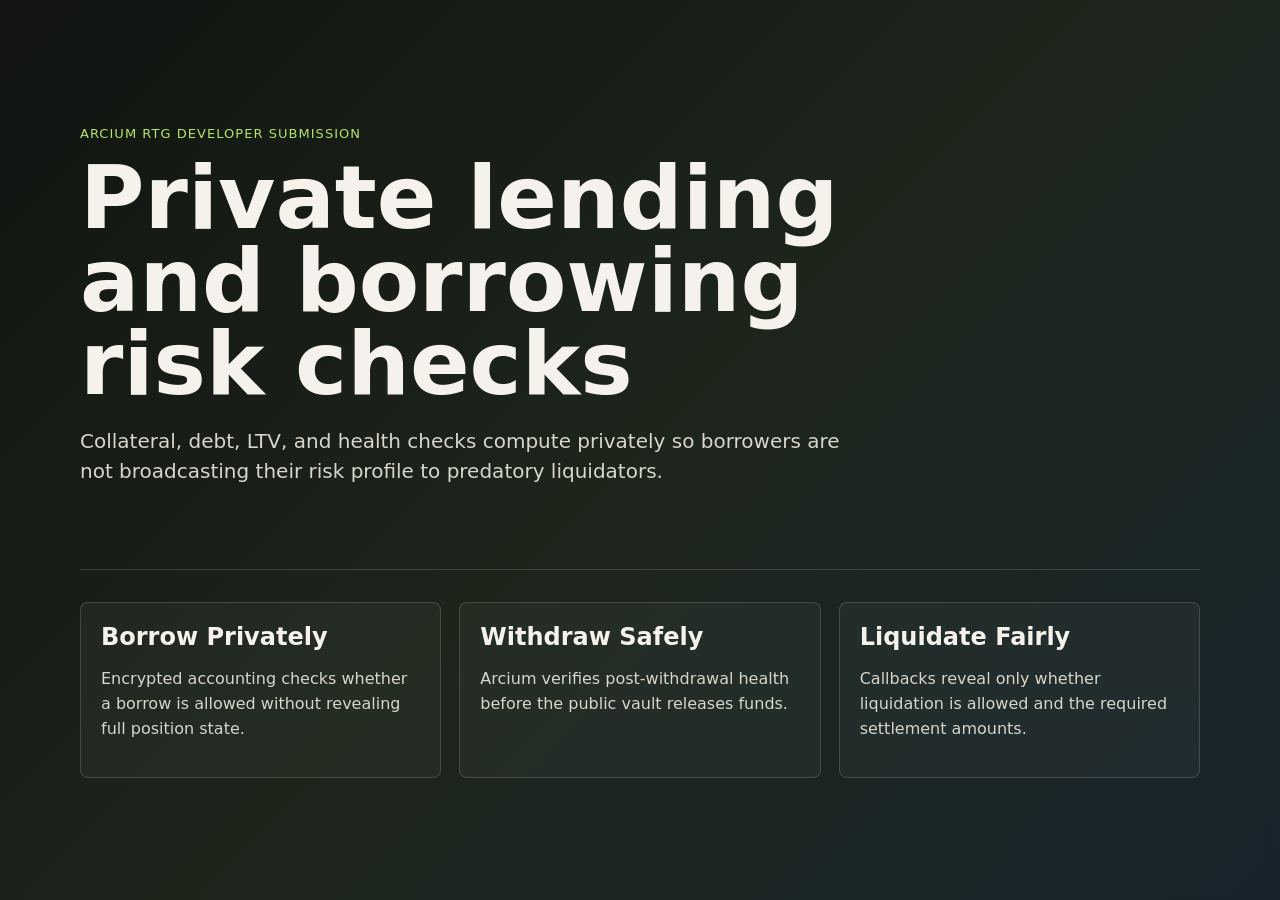
==== app/index.html @ 61d00d5e "Initial Arcium private lending RTG dapp" ====
<!doctype html>
<html lang="en">
  <head>
    <meta charset="utf-8" />
    <meta name="viewport" content="width=device-width, initial-scale=1" />
    <title>Arcium Private Lending</title>
    <link rel="stylesheet" href="./styles.css" />
  </head>
  <body>
    <main class="shell">
      <section class="hero">
        <p class="eyebrow">Arcium RTG Developer Submission</p>
        <h1>Private lending and borrowing risk checks</h1>
        <p class="lede">Collateral, debt, LTV, and health checks compute privately so borrowers are not broadcasting their risk profile to predatory liquidators.</p>
      </section>
      <section class="grid">
        <article><h2>Borrow Privately</h2><p>Encrypted accounting checks whether a borrow is allowed without revealing full position state.</p></article>
        <article><h2>Withdraw Safely</h2><p>Arcium verifies post-withdrawal health before the public vault releases funds.</p></article>
        <article><h2>Liquidate Fairly</h2><p>Callbacks reveal only whether liquidation is allowed and the required settlement amounts.</p></article>
      </section>
    </main>
  </body>
</html>
---- app/styles.css ----
:root { color-scheme: dark; font-family: Inter, ui-sans-serif, system-ui, sans-serif; background: #111411; color: #f4f2eb; }
* { box-sizing: border-box; }
body { margin: 0; min-height: 100vh; background: linear-gradient(135deg, #111411, #1d251b 50%, #17242c); }
.shell { width: min(1120px, calc(100% - 32px)); margin: 0 auto; padding: 48px 0; }
.hero { min-height: 58vh; display: grid; align-content: center; border-bottom: 1px solid rgba(244,242,235,.16); }
.eyebrow { color: #b4e36b; text-transform: uppercase; font-size: 13px; letter-spacing: .08em; }
h1 { max-width: 900px; margin: 0; font-size: clamp(44px, 8vw, 88px); line-height: .94; letter-spacing: 0; }
.lede { max-width: 760px; color: #d8d5ca; font-size: 20px; line-height: 1.5; }
.grid { display: grid; grid-template-columns: repeat(3, 1fr); gap: 18px; margin-top: 32px; }
article { border: 1px solid rgba(244,242,235,.16); background: rgba(255,255,255,.04); border-radius: 8px; padding: 20px; }
h2 { margin: 0 0 10px; }
p { color: #d8d5ca; line-height: 1.55; }
@media (max-width: 760px) { .grid { grid-template-columns: 1fr; } h1 { font-size: 46px; } }
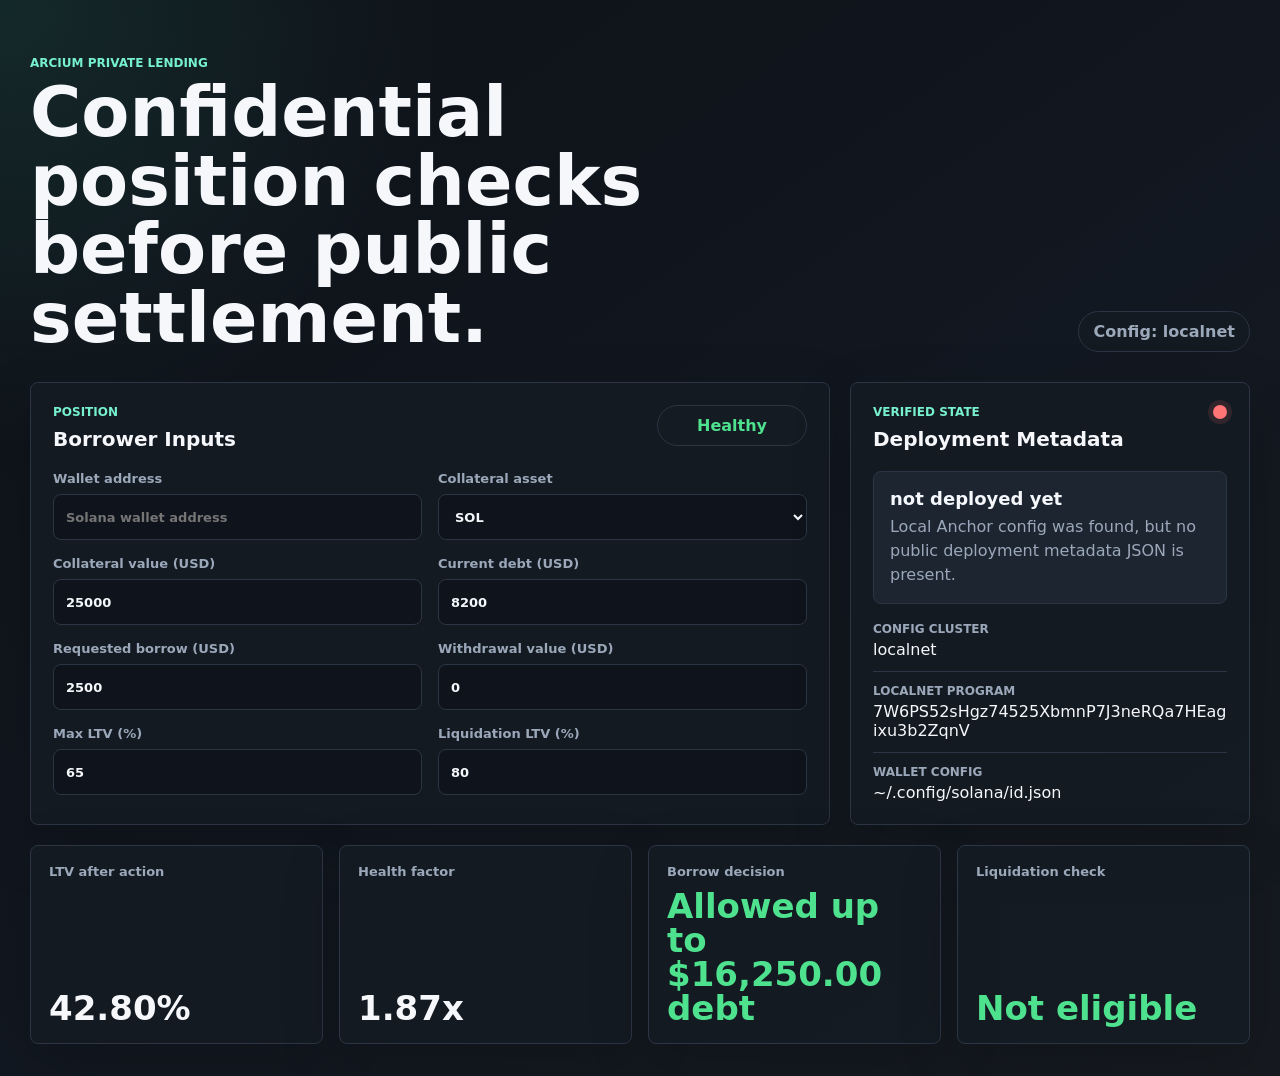
==== commit 47058b75: "Build interactive private lending UI" ====
--- a/app/index.html
+++ b/app/index.html
@@ -1,22 +1,180 @@
-<!doctype html>
+<!DOCTYPE html>
 <html lang="en">
   <head>
     <meta charset="utf-8" />
     <meta name="viewport" content="width=device-width, initial-scale=1" />
+    <meta
+      name="description"
+      content="Interactive confidential lending dashboard for Arcium private lending."
+    />
     <title>Arcium Private Lending</title>
-    <link rel="stylesheet" href="./styles.css" />
+    <link rel="icon" href="/app/favicon.svg" type="image/svg+xml" />
+    <link rel="stylesheet" href="/app/styles.css" />
+    <script src="/app/app.js" defer></script>
   </head>
   <body>
-    <main class="shell">
-      <section class="hero">
-        <p class="eyebrow">Arcium RTG Developer Submission</p>
-        <h1>Private lending and borrowing risk checks</h1>
-        <p class="lede">Collateral, debt, LTV, and health checks compute privately so borrowers are not broadcasting their risk profile to predatory liquidators.</p>
-      </section>
-      <section class="grid">
-        <article><h2>Borrow Privately</h2><p>Encrypted accounting checks whether a borrow is allowed without revealing full position state.</p></article>
-        <article><h2>Withdraw Safely</h2><p>Arcium verifies post-withdrawal health before the public vault releases funds.</p></article>
-        <article><h2>Liquidate Fairly</h2><p>Callbacks reveal only whether liquidation is allowed and the required settlement amounts.</p></article>
+    <main class="app-shell">
+      <section class="workspace" aria-label="Private lending workspace">
+        <div class="masthead">
+          <div>
+            <p class="eyebrow">Arcium Private Lending</p>
+            <h1>Confidential position checks before public settlement.</h1>
+          </div>
+          <div class="network-pill" id="networkPill">Checking deployment</div>
+        </div>
+
+        <div class="layout">
+          <section class="panel form-panel" aria-labelledby="position-title">
+            <div class="section-heading">
+              <div>
+                <p class="kicker">Position</p>
+                <h2 id="position-title">Borrower Inputs</h2>
+              </div>
+              <output class="health-badge" id="healthBadge">No position</output>
+            </div>
+
+            <form id="lendingForm" class="input-grid">
+              <label>
+                Wallet address
+                <input
+                  id="walletAddress"
+                  name="walletAddress"
+                  autocomplete="off"
+                  spellcheck="false"
+                  placeholder="Solana wallet address"
+                />
+              </label>
+
+              <label>
+                Collateral asset
+                <select id="collateralAsset" name="collateralAsset">
+                  <option value="SOL">SOL</option>
+                  <option value="USDC">USDC</option>
+                  <option value="BTC">BTC</option>
+                  <option value="ETH">ETH</option>
+                </select>
+              </label>
+
+              <label>
+                Collateral value (USD)
+                <input
+                  id="collateralValue"
+                  name="collateralValue"
+                  type="number"
+                  min="0"
+                  step="0.01"
+                  inputmode="decimal"
+                  value="25000"
+                />
+              </label>
+
+              <label>
+                Current debt (USD)
+                <input
+                  id="currentDebt"
+                  name="currentDebt"
+                  type="number"
+                  min="0"
+                  step="0.01"
+                  inputmode="decimal"
+                  value="8200"
+                />
+              </label>
+
+              <label>
+                Requested borrow (USD)
+                <input
+                  id="borrowAmount"
+                  name="borrowAmount"
+                  type="number"
+                  min="0"
+                  step="0.01"
+                  inputmode="decimal"
+                  value="2500"
+                />
+              </label>
+
+              <label>
+                Withdrawal value (USD)
+                <input
+                  id="withdrawAmount"
+                  name="withdrawAmount"
+                  type="number"
+                  min="0"
+                  step="0.01"
+                  inputmode="decimal"
+                  value="0"
+                />
+              </label>
+
+              <label>
+                Max LTV (%)
+                <input
+                  id="maxLtv"
+                  name="maxLtv"
+                  type="number"
+                  min="1"
+                  max="95"
+                  step="0.1"
+                  inputmode="decimal"
+                  value="65"
+                />
+              </label>
+
+              <label>
+                Liquidation LTV (%)
+                <input
+                  id="liquidationLtv"
+                  name="liquidationLtv"
+                  type="number"
+                  min="1"
+                  max="100"
+                  step="0.1"
+                  inputmode="decimal"
+                  value="80"
+                />
+              </label>
+            </form>
+          </section>
+
+          <aside class="panel verified-panel" aria-labelledby="verified-title">
+            <div class="section-heading">
+              <div>
+                <p class="kicker">Verified State</p>
+                <h2 id="verified-title">Deployment Metadata</h2>
+              </div>
+              <span class="status-dot" id="statusDot" aria-hidden="true"></span>
+            </div>
+
+            <div class="verified-state" id="verifiedState">
+              <strong id="deploymentStatus">Checking local metadata</strong>
+              <p id="deploymentDetail">
+                Looking for public deployment JSON or config files.
+              </p>
+            </div>
+
+            <dl class="metadata-list" id="metadataList"></dl>
+          </aside>
+        </div>
+
+        <section class="results-grid" aria-label="Computed lending checks">
+          <article class="metric">
+            <span>LTV after action</span>
+            <strong id="ltvOutput">0.00%</strong>
+          </article>
+          <article class="metric">
+            <span>Health factor</span>
+            <strong id="healthFactorOutput">0.00x</strong>
+          </article>
+          <article class="metric">
+            <span>Borrow decision</span>
+            <strong id="borrowDecision">Enter values</strong>
+          </article>
+          <article class="metric">
+            <span>Liquidation check</span>
+            <strong id="liquidationDecision">Enter values</strong>
+          </article>
+        </section>
       </section>
     </main>
   </body>
--- a/app/styles.css
+++ b/app/styles.css
@@ -1,13 +1,300 @@
-:root { color-scheme: dark; font-family: Inter, ui-sans-serif, system-ui, sans-serif; background: #111411; color: #f4f2eb; }
-* { box-sizing: border-box; }
-body { margin: 0; min-height: 100vh; background: linear-gradient(135deg, #111411, #1d251b 50%, #17242c); }
-.shell { width: min(1120px, calc(100% - 32px)); margin: 0 auto; padding: 48px 0; }
-.hero { min-height: 58vh; display: grid; align-content: center; border-bottom: 1px solid rgba(244,242,235,.16); }
-.eyebrow { color: #b4e36b; text-transform: uppercase; font-size: 13px; letter-spacing: .08em; }
-h1 { max-width: 900px; margin: 0; font-size: clamp(44px, 8vw, 88px); line-height: .94; letter-spacing: 0; }
-.lede { max-width: 760px; color: #d8d5ca; font-size: 20px; line-height: 1.5; }
-.grid { display: grid; grid-template-columns: repeat(3, 1fr); gap: 18px; margin-top: 32px; }
-article { border: 1px solid rgba(244,242,235,.16); background: rgba(255,255,255,.04); border-radius: 8px; padding: 20px; }
-h2 { margin: 0 0 10px; }
-p { color: #d8d5ca; line-height: 1.55; }
-@media (max-width: 760px) { .grid { grid-template-columns: 1fr; } h1 { font-size: 46px; } }
+:root {
+  color-scheme: dark;
+  --bg: #0d1117;
+  --panel: #151b23;
+  --panel-strong: #1d2530;
+  --text: #f5f7fb;
+  --muted: #9ba8ba;
+  --line: #2b3544;
+  --accent: #45d6b5;
+  --accent-strong: #76f0ce;
+  --warn: #f4b84a;
+  --danger: #ff7474;
+  --ok: #4ee28f;
+  --field: #0f141c;
+  font-family: Inter, ui-sans-serif, system-ui, -apple-system,
+    BlinkMacSystemFont, "Segoe UI", sans-serif;
+  background: var(--bg);
+  color: var(--text);
+}
+
+* {
+  box-sizing: border-box;
+}
+
+body {
+  margin: 0;
+  min-height: 100vh;
+  background: radial-gradient(
+      circle at top left,
+      rgba(69, 214, 181, 0.12),
+      transparent 28rem
+    ),
+    linear-gradient(145deg, #0d1117 0%, #121821 55%, #161a1f 100%);
+}
+
+button,
+input,
+select {
+  font: inherit;
+}
+
+.app-shell {
+  width: min(1220px, calc(100% - 32px));
+  margin: 0 auto;
+  padding: 32px 0;
+}
+
+.workspace {
+  display: grid;
+  gap: 20px;
+}
+
+.masthead {
+  display: grid;
+  grid-template-columns: minmax(0, 1fr) auto;
+  gap: 20px;
+  align-items: end;
+  padding: 24px 0 10px;
+}
+
+.eyebrow,
+.kicker {
+  margin: 0 0 8px;
+  color: var(--accent-strong);
+  font-size: 12px;
+  font-weight: 700;
+  letter-spacing: 0;
+  text-transform: uppercase;
+}
+
+h1,
+h2 {
+  margin: 0;
+  letter-spacing: 0;
+}
+
+h1 {
+  max-width: 820px;
+  font-size: clamp(34px, 6vw, 70px);
+  line-height: 0.98;
+}
+
+h2 {
+  font-size: 20px;
+}
+
+.network-pill,
+.health-badge {
+  min-width: 150px;
+  border: 1px solid var(--line);
+  border-radius: 999px;
+  padding: 10px 14px;
+  background: rgba(21, 27, 35, 0.78);
+  color: var(--muted);
+  font-weight: 700;
+  text-align: center;
+}
+
+.layout {
+  display: grid;
+  grid-template-columns: minmax(0, 1.6fr) minmax(320px, 0.8fr);
+  gap: 20px;
+  align-items: stretch;
+}
+
+.panel,
+.metric {
+  border: 1px solid var(--line);
+  border-radius: 8px;
+  background: rgba(21, 27, 35, 0.9);
+  box-shadow: 0 20px 60px rgba(0, 0, 0, 0.18);
+}
+
+.panel {
+  padding: 22px;
+}
+
+.section-heading {
+  display: flex;
+  justify-content: space-between;
+  gap: 16px;
+  align-items: flex-start;
+  margin-bottom: 20px;
+}
+
+.input-grid {
+  display: grid;
+  grid-template-columns: repeat(2, minmax(0, 1fr));
+  gap: 16px;
+}
+
+label {
+  display: grid;
+  gap: 8px;
+  color: var(--muted);
+  font-size: 13px;
+  font-weight: 700;
+}
+
+input,
+select {
+  width: 100%;
+  min-height: 46px;
+  border: 1px solid var(--line);
+  border-radius: 8px;
+  background: var(--field);
+  color: var(--text);
+  padding: 0 12px;
+  outline: none;
+}
+
+input:focus,
+select:focus {
+  border-color: var(--accent);
+  box-shadow: 0 0 0 3px rgba(69, 214, 181, 0.16);
+}
+
+.verified-panel {
+  display: grid;
+  align-content: start;
+}
+
+.status-dot {
+  width: 14px;
+  height: 14px;
+  border-radius: 999px;
+  background: var(--warn);
+  box-shadow: 0 0 0 5px rgba(244, 184, 74, 0.12);
+}
+
+.status-dot.deployed {
+  background: var(--ok);
+  box-shadow: 0 0 0 5px rgba(78, 226, 143, 0.12);
+}
+
+.status-dot.not-deployed {
+  background: var(--danger);
+  box-shadow: 0 0 0 5px rgba(255, 116, 116, 0.12);
+}
+
+.verified-state {
+  border: 1px solid var(--line);
+  border-radius: 8px;
+  background: var(--panel-strong);
+  padding: 16px;
+}
+
+.verified-state strong {
+  display: block;
+  margin-bottom: 6px;
+  font-size: 18px;
+}
+
+.verified-state p {
+  margin: 0;
+  color: var(--muted);
+  line-height: 1.5;
+}
+
+.metadata-list {
+  display: grid;
+  gap: 12px;
+  margin: 18px 0 0;
+}
+
+.metadata-list div {
+  display: grid;
+  gap: 4px;
+  padding-bottom: 12px;
+  border-bottom: 1px solid var(--line);
+}
+
+.metadata-list div:last-child {
+  border-bottom: 0;
+  padding-bottom: 0;
+}
+
+.metadata-list dt {
+  color: var(--muted);
+  font-size: 12px;
+  font-weight: 700;
+  text-transform: uppercase;
+}
+
+.metadata-list dd {
+  margin: 0;
+  overflow-wrap: anywhere;
+  color: var(--text);
+}
+
+.results-grid {
+  display: grid;
+  grid-template-columns: repeat(4, minmax(0, 1fr));
+  gap: 16px;
+}
+
+.metric {
+  display: grid;
+  gap: 10px;
+  min-height: 118px;
+  padding: 18px;
+}
+
+.metric span {
+  color: var(--muted);
+  font-size: 13px;
+  font-weight: 700;
+}
+
+.metric strong {
+  align-self: end;
+  overflow-wrap: anywhere;
+  font-size: clamp(22px, 3vw, 34px);
+  line-height: 1;
+}
+
+.state-ok {
+  color: var(--ok);
+}
+
+.state-warn {
+  color: var(--warn);
+}
+
+.state-danger {
+  color: var(--danger);
+}
+
+@media (max-width: 900px) {
+  .masthead,
+  .layout,
+  .results-grid {
+    grid-template-columns: 1fr;
+  }
+
+  .network-pill,
+  .health-badge {
+    width: max-content;
+    max-width: 100%;
+  }
+}
+
+@media (max-width: 620px) {
+  .app-shell {
+    width: min(100% - 20px, 1220px);
+    padding: 18px 0;
+  }
+
+  .panel {
+    padding: 16px;
+  }
+
+  .input-grid {
+    grid-template-columns: 1fr;
+  }
+
+  .section-heading {
+    display: grid;
+  }
+}
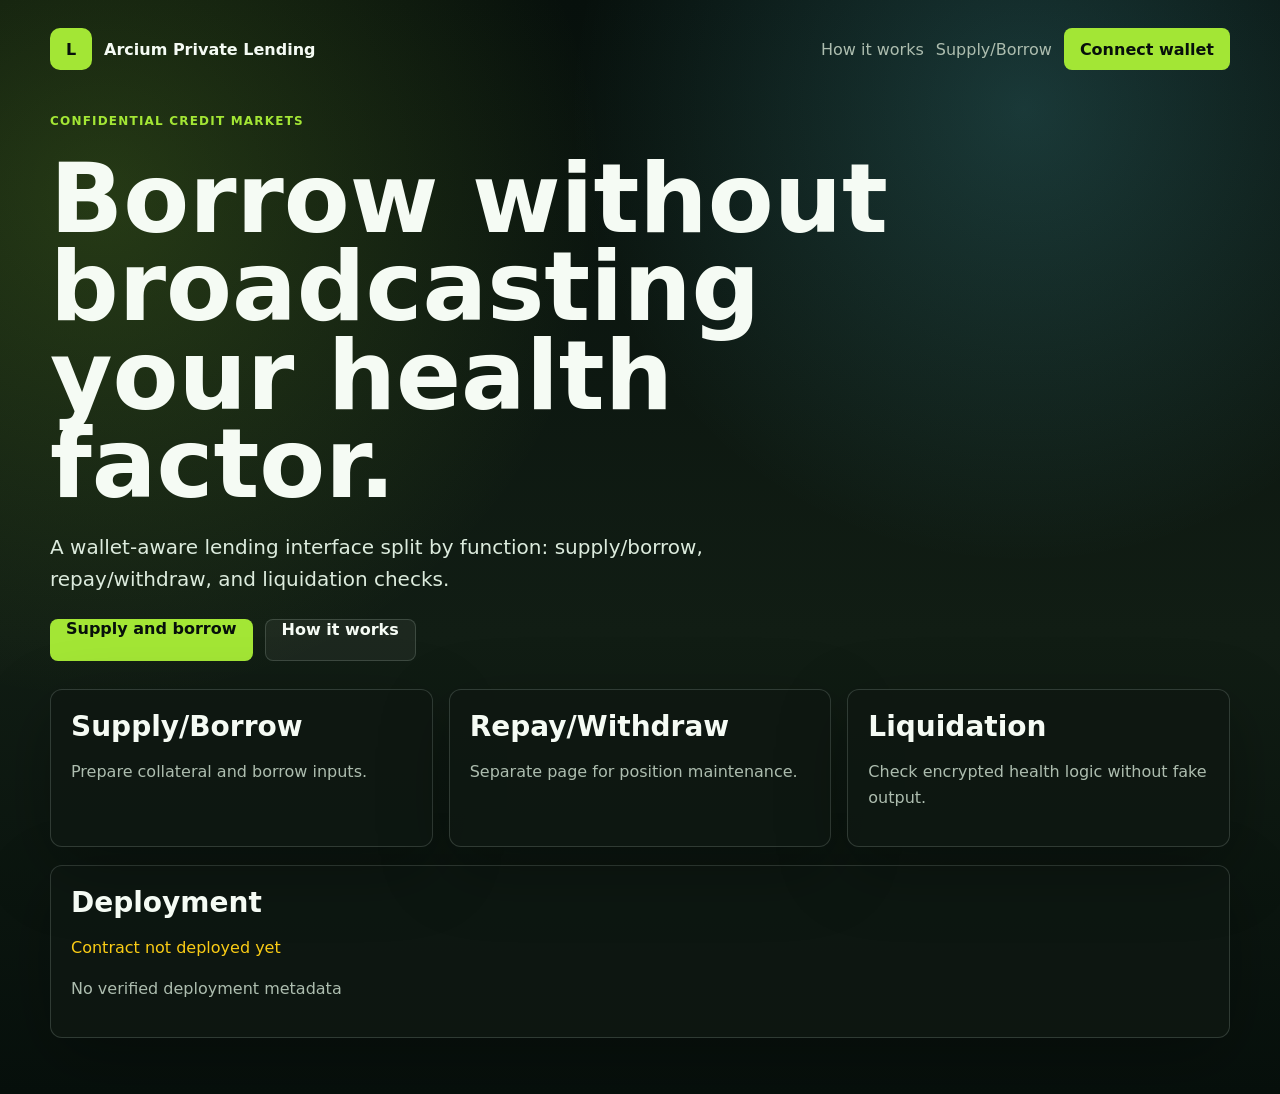
==== commit e73a4420: "Restructure lending app into wallet-enabled pages" ====
--- a/app/index.html
+++ b/app/index.html
@@ -1,181 +1 @@
-<!DOCTYPE html>
-<html lang="en">
-  <head>
-    <meta charset="utf-8" />
-    <meta name="viewport" content="width=device-width, initial-scale=1" />
-    <meta
-      name="description"
-      content="Interactive confidential lending dashboard for Arcium private lending."
-    />
-    <title>Arcium Private Lending</title>
-    <link rel="icon" href="/app/favicon.svg" type="image/svg+xml" />
-    <link rel="stylesheet" href="/app/styles.css" />
-    <script src="/app/app.js" defer></script>
-  </head>
-  <body>
-    <main class="app-shell">
-      <section class="workspace" aria-label="Private lending workspace">
-        <div class="masthead">
-          <div>
-            <p class="eyebrow">Arcium Private Lending</p>
-            <h1>Confidential position checks before public settlement.</h1>
-          </div>
-          <div class="network-pill" id="networkPill">Checking deployment</div>
-        </div>
-
-        <div class="layout">
-          <section class="panel form-panel" aria-labelledby="position-title">
-            <div class="section-heading">
-              <div>
-                <p class="kicker">Position</p>
-                <h2 id="position-title">Borrower Inputs</h2>
-              </div>
-              <output class="health-badge" id="healthBadge">No position</output>
-            </div>
-
-            <form id="lendingForm" class="input-grid">
-              <label>
-                Wallet address
-                <input
-                  id="walletAddress"
-                  name="walletAddress"
-                  autocomplete="off"
-                  spellcheck="false"
-                  placeholder="Solana wallet address"
-                />
-              </label>
-
-              <label>
-                Collateral asset
-                <select id="collateralAsset" name="collateralAsset">
-                  <option value="SOL">SOL</option>
-                  <option value="USDC">USDC</option>
-                  <option value="BTC">BTC</option>
-                  <option value="ETH">ETH</option>
-                </select>
-              </label>
-
-              <label>
-                Collateral value (USD)
-                <input
-                  id="collateralValue"
-                  name="collateralValue"
-                  type="number"
-                  min="0"
-                  step="0.01"
-                  inputmode="decimal"
-                  value="25000"
-                />
-              </label>
-
-              <label>
-                Current debt (USD)
-                <input
-                  id="currentDebt"
-                  name="currentDebt"
-                  type="number"
-                  min="0"
-                  step="0.01"
-                  inputmode="decimal"
-                  value="8200"
-                />
-              </label>
-
-              <label>
-                Requested borrow (USD)
-                <input
-                  id="borrowAmount"
-                  name="borrowAmount"
-                  type="number"
-                  min="0"
-                  step="0.01"
-                  inputmode="decimal"
-                  value="2500"
-                />
-              </label>
-
-              <label>
-                Withdrawal value (USD)
-                <input
-                  id="withdrawAmount"
-                  name="withdrawAmount"
-                  type="number"
-                  min="0"
-                  step="0.01"
-                  inputmode="decimal"
-                  value="0"
-                />
-              </label>
-
-              <label>
-                Max LTV (%)
-                <input
-                  id="maxLtv"
-                  name="maxLtv"
-                  type="number"
-                  min="1"
-                  max="95"
-                  step="0.1"
-                  inputmode="decimal"
-                  value="65"
-                />
-              </label>
-
-              <label>
-                Liquidation LTV (%)
-                <input
-                  id="liquidationLtv"
-                  name="liquidationLtv"
-                  type="number"
-                  min="1"
-                  max="100"
-                  step="0.1"
-                  inputmode="decimal"
-                  value="80"
-                />
-              </label>
-            </form>
-          </section>
-
-          <aside class="panel verified-panel" aria-labelledby="verified-title">
-            <div class="section-heading">
-              <div>
-                <p class="kicker">Verified State</p>
-                <h2 id="verified-title">Deployment Metadata</h2>
-              </div>
-              <span class="status-dot" id="statusDot" aria-hidden="true"></span>
-            </div>
-
-            <div class="verified-state" id="verifiedState">
-              <strong id="deploymentStatus">Checking local metadata</strong>
-              <p id="deploymentDetail">
-                Looking for public deployment JSON or config files.
-              </p>
-            </div>
-
-            <dl class="metadata-list" id="metadataList"></dl>
-          </aside>
-        </div>
-
-        <section class="results-grid" aria-label="Computed lending checks">
-          <article class="metric">
-            <span>LTV after action</span>
-            <strong id="ltvOutput">0.00%</strong>
-          </article>
-          <article class="metric">
-            <span>Health factor</span>
-            <strong id="healthFactorOutput">0.00x</strong>
-          </article>
-          <article class="metric">
-            <span>Borrow decision</span>
-            <strong id="borrowDecision">Enter values</strong>
-          </article>
-          <article class="metric">
-            <span>Liquidation check</span>
-            <strong id="liquidationDecision">Enter values</strong>
-          </article>
-        </section>
-      </section>
-    </main>
-  </body>
-</html>
+<!doctype html><html lang="en"><head><meta charset="utf-8"/><meta name="viewport" content="width=device-width,initial-scale=1"/><title>Arcium Private Lending</title><link rel="icon" href="/app/favicon.svg" type="image/svg+xml"/><link rel="stylesheet" href="/app/site.css"/><script src="/app/wallet.js" defer></script></head><body><main class="shell"><nav class="nav"><a class="brand" href="/app"><span class="brand-mark">L</span><span>Arcium Private Lending</span></a><div class="links"><a href="/app/how-it-works.html">How it works</a><a href="/app/pages/supply-borrow.html">Supply/Borrow</a><button data-wallet-connect>Connect wallet</button></div></nav><section class="hero"><p class="eyebrow">Confidential credit markets</p><h1>Borrow without broadcasting your health factor.</h1><p class="lede">A wallet-aware lending interface split by function: supply/borrow, repay/withdraw, and liquidation checks.</p><div class="cta-row"><a class="primary" href="/app/pages/supply-borrow.html">Supply and borrow</a><a class="secondary primary" href="/app/how-it-works.html">How it works</a></div></section><section class="grid"><a class="card" href="/app/pages/supply-borrow.html"><h2>Supply/Borrow</h2><p>Prepare collateral and borrow inputs.</p></a><a class="card" href="/app/pages/repay-withdraw.html"><h2>Repay/Withdraw</h2><p>Separate page for position maintenance.</p></a><a class="card" href="/app/pages/liquidation.html"><h2>Liquidation</h2><p>Check encrypted health logic without fake output.</p></a></section><section class="panel" style="margin-top:18px"><h2>Deployment</h2><p data-deployment-status>Checking...</p><p data-program-id></p></section></main></body></html>
--- a/app/site.css
+++ b/app/site.css
@@ -0,0 +1 @@
+:root{color-scheme:dark;--bg:#07100c;--panel:rgba(15,24,18,.86);--line:rgba(230,245,235,.16);--text:#f5fbf4;--muted:#adbdaf;--accent:#a3e635;--accent2:#67e8f9;font-family:Inter,ui-sans-serif,system-ui,-apple-system,BlinkMacSystemFont,"Segoe UI",sans-serif}*{box-sizing:border-box}body{margin:0;min-height:100vh;color:var(--text);background:radial-gradient(circle at 80% 10%,rgba(103,232,249,.18),transparent 32%),radial-gradient(circle at 8% 18%,rgba(163,230,53,.18),transparent 34%),linear-gradient(180deg,#07100c,#111d14 58%,#07100c)}a{color:inherit;text-decoration:none}.shell{width:min(1180px,calc(100% - 32px));margin:0 auto;padding:28px 0 56px}.nav{display:flex;align-items:center;justify-content:space-between;gap:16px;margin-bottom:42px}.brand{display:flex;align-items:center;gap:12px;font-weight:850}.brand-mark{display:grid;place-items:center;width:42px;height:42px;border-radius:10px;background:var(--accent);color:#07100b}.links,.cta-row{display:flex;gap:12px;align-items:center;flex-wrap:wrap;color:var(--muted)}button,.primary{border:0;border-radius:8px;min-height:42px;padding:0 16px;background:var(--accent);color:#07100b;font:inherit;font-weight:850;cursor:pointer}.secondary{border:1px solid var(--line);background:rgba(255,255,255,.05);color:var(--text)}.hero{min-height:56vh;display:grid;align-content:center;gap:24px}.eyebrow{margin:0;color:var(--accent);font-size:12px;font-weight:850;text-transform:uppercase;letter-spacing:.1em}h1{max-width:920px;margin:0;font-size:clamp(46px,8vw,96px);line-height:.92}h2{margin:0 0 10px;font-size:28px}p{color:var(--muted);line-height:1.58}.lede{max-width:760px;margin:0;font-size:20px;color:#dcebdd}.grid{display:grid;grid-template-columns:repeat(3,1fr);gap:16px;margin-top:28px}.card,.panel{border:1px solid var(--line);border-radius:12px;background:var(--panel);box-shadow:0 22px 70px rgba(0,0,0,.28);padding:20px}.layout{display:grid;grid-template-columns:minmax(0,1fr) 360px;gap:18px}.form-grid{display:grid;grid-template-columns:repeat(2,minmax(0,1fr));gap:14px}label{display:grid;gap:8px;color:var(--muted);font-weight:750;font-size:13px}input,select{width:100%;border:1px solid var(--line);border-radius:8px;min-height:44px;padding:0 12px;color:var(--text);background:rgba(4,8,6,.72);font:inherit}.wide{grid-column:1/-1}.verified{color:var(--accent)}.warning{color:#facc15}@media(max-width:850px){.grid,.layout,.form-grid{grid-template-columns:1fr}.nav{align-items:flex-start;flex-direction:column}}
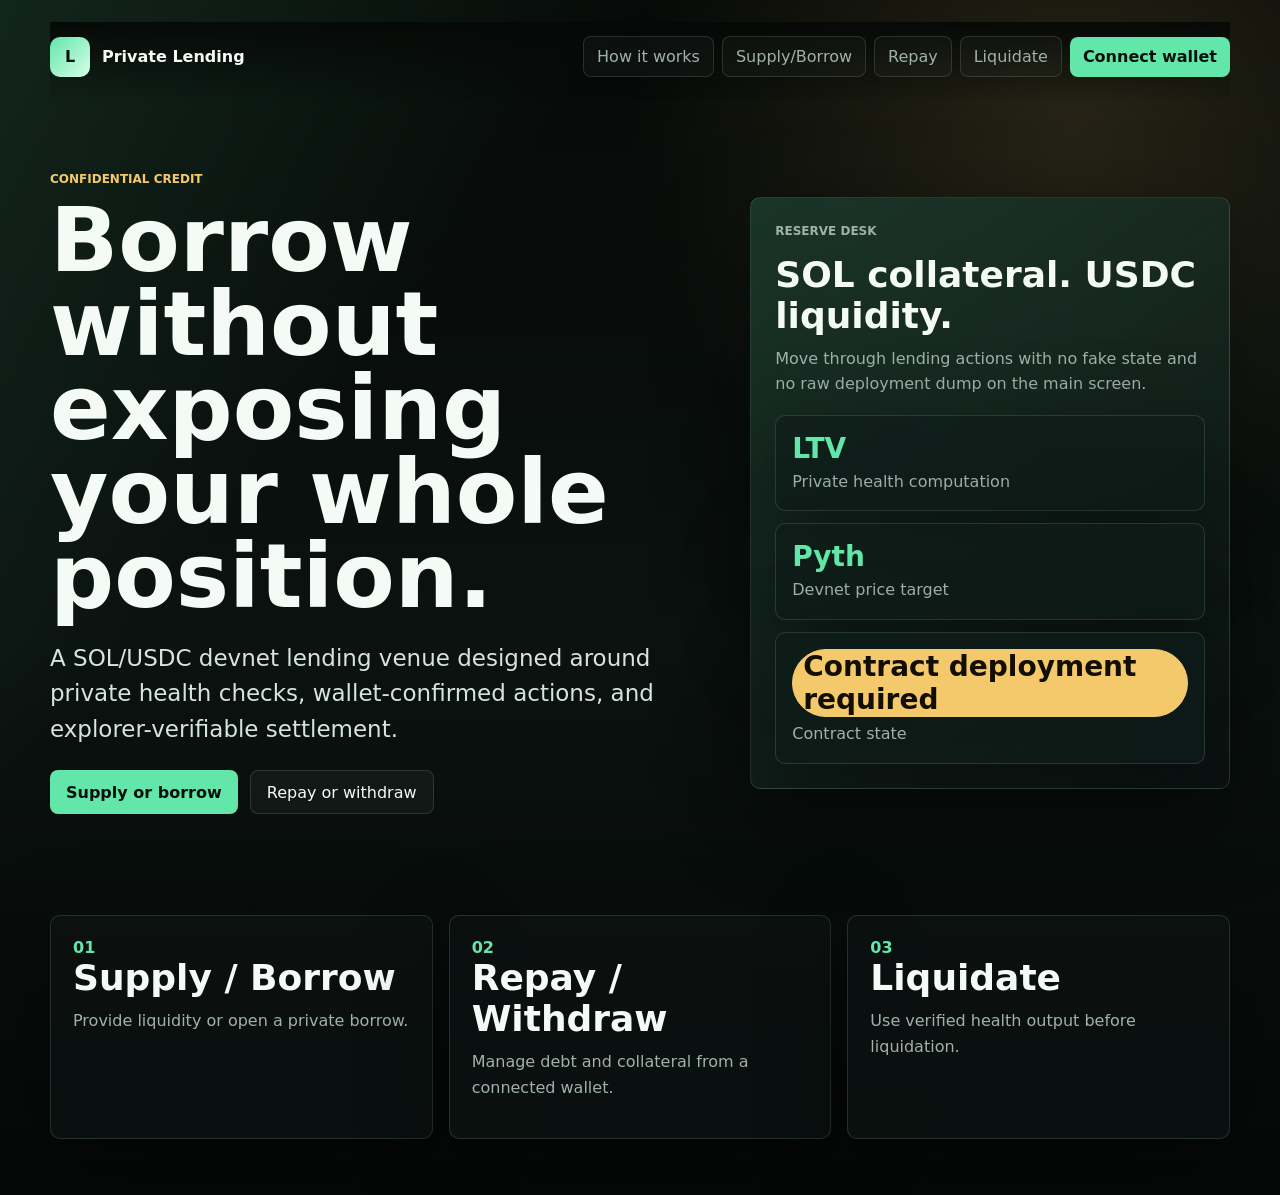
==== commit 2f75136d: "Modernize wallet enabled lending UI" ====
--- a/app/index.html
+++ b/app/index.html
@@ -1 +1 @@
-<!doctype html><html lang="en"><head><meta charset="utf-8"/><meta name="viewport" content="width=device-width,initial-scale=1"/><title>Arcium Private Lending</title><link rel="icon" href="/app/favicon.svg" type="image/svg+xml"/><link rel="stylesheet" href="/app/site.css"/><script src="/app/wallet.js" defer></script></head><body><main class="shell"><nav class="nav"><a class="brand" href="/app"><span class="brand-mark">L</span><span>Arcium Private Lending</span></a><div class="links"><a href="/app/how-it-works.html">How it works</a><a href="/app/pages/supply-borrow.html">Supply/Borrow</a><button data-wallet-connect>Connect wallet</button></div></nav><section class="hero"><p class="eyebrow">Confidential credit markets</p><h1>Borrow without broadcasting your health factor.</h1><p class="lede">A wallet-aware lending interface split by function: supply/borrow, repay/withdraw, and liquidation checks.</p><div class="cta-row"><a class="primary" href="/app/pages/supply-borrow.html">Supply and borrow</a><a class="secondary primary" href="/app/how-it-works.html">How it works</a></div></section><section class="grid"><a class="card" href="/app/pages/supply-borrow.html"><h2>Supply/Borrow</h2><p>Prepare collateral and borrow inputs.</p></a><a class="card" href="/app/pages/repay-withdraw.html"><h2>Repay/Withdraw</h2><p>Separate page for position maintenance.</p></a><a class="card" href="/app/pages/liquidation.html"><h2>Liquidation</h2><p>Check encrypted health logic without fake output.</p></a></section><section class="panel" style="margin-top:18px"><h2>Deployment</h2><p data-deployment-status>Checking...</p><p data-program-id></p></section></main></body></html>
+<!doctype html><html lang="en"><head><meta charset="utf-8"/><meta name="viewport" content="width=device-width, initial-scale=1"/><meta name="description" content="Private lending and borrowing on Arcium."/><title>Arcium Private Lending</title><link rel="icon" href="/app/favicon.svg" type="image/svg+xml"/><link rel="stylesheet" href="/app/site.css"/><script src="/app/wallet.js" defer></script></head><body><main class="shell"><header class="topbar"><a class="brand" href="/app"><span class="brand-mark">L</span><span>Private Lending</span></a><nav class="nav-links"><a href="/app/how-it-works.html">How it works</a><a href="/app/pages/supply-borrow.html">Supply/Borrow</a><a href="/app/pages/repay-withdraw.html">Repay</a><a href="/app/pages/liquidation.html">Liquidate</a><button class="wallet-trigger" type="button" data-wallet-connect>Connect wallet</button></nav></header><section class="hero"><div><p class="eyebrow">Confidential credit</p><h1>Borrow without exposing your whole position.</h1><p class="lede">A SOL/USDC devnet lending venue designed around private health checks, wallet-confirmed actions, and explorer-verifiable settlement.</p><div class="cta-row"><a class="primary" href="/app/pages/supply-borrow.html">Supply or borrow</a><a class="secondary" href="/app/pages/repay-withdraw.html">Repay or withdraw</a></div></div><aside class="panel hero-card"><p class="eyebrow">Reserve desk</p><h2>SOL collateral. USDC liquidity.</h2><p>Move through lending actions with no fake state and no raw deployment dump on the main screen.</p><div class="hero-card-grid"><div class="stat"><strong>LTV</strong><span class="muted">Private health computation</span></div><div class="stat"><strong>Pyth</strong><span class="muted">Devnet price target</span></div><div class="stat"><strong data-contract-state>Checking</strong><span class="muted">Contract state</span></div></div></aside></section><section class="grid"><a class="feature-card" href="/app/pages/supply-borrow.html"><span>01</span><h2>Supply / Borrow</h2><p>Provide liquidity or open a private borrow.</p></a><a class="feature-card" href="/app/pages/repay-withdraw.html"><span>02</span><h2>Repay / Withdraw</h2><p>Manage debt and collateral from a connected wallet.</p></a><a class="feature-card" href="/app/pages/liquidation.html"><span>03</span><h2>Liquidate</h2><p>Use verified health output before liquidation.</p></a></section></main></body></html>
--- a/app/site.css
+++ b/app/site.css
@@ -1 +1,468 @@
-:root{color-scheme:dark;--bg:#07100c;--panel:rgba(15,24,18,.86);--line:rgba(230,245,235,.16);--text:#f5fbf4;--muted:#adbdaf;--accent:#a3e635;--accent2:#67e8f9;font-family:Inter,ui-sans-serif,system-ui,-apple-system,BlinkMacSystemFont,"Segoe UI",sans-serif}*{box-sizing:border-box}body{margin:0;min-height:100vh;color:var(--text);background:radial-gradient(circle at 80% 10%,rgba(103,232,249,.18),transparent 32%),radial-gradient(circle at 8% 18%,rgba(163,230,53,.18),transparent 34%),linear-gradient(180deg,#07100c,#111d14 58%,#07100c)}a{color:inherit;text-decoration:none}.shell{width:min(1180px,calc(100% - 32px));margin:0 auto;padding:28px 0 56px}.nav{display:flex;align-items:center;justify-content:space-between;gap:16px;margin-bottom:42px}.brand{display:flex;align-items:center;gap:12px;font-weight:850}.brand-mark{display:grid;place-items:center;width:42px;height:42px;border-radius:10px;background:var(--accent);color:#07100b}.links,.cta-row{display:flex;gap:12px;align-items:center;flex-wrap:wrap;color:var(--muted)}button,.primary{border:0;border-radius:8px;min-height:42px;padding:0 16px;background:var(--accent);color:#07100b;font:inherit;font-weight:850;cursor:pointer}.secondary{border:1px solid var(--line);background:rgba(255,255,255,.05);color:var(--text)}.hero{min-height:56vh;display:grid;align-content:center;gap:24px}.eyebrow{margin:0;color:var(--accent);font-size:12px;font-weight:850;text-transform:uppercase;letter-spacing:.1em}h1{max-width:920px;margin:0;font-size:clamp(46px,8vw,96px);line-height:.92}h2{margin:0 0 10px;font-size:28px}p{color:var(--muted);line-height:1.58}.lede{max-width:760px;margin:0;font-size:20px;color:#dcebdd}.grid{display:grid;grid-template-columns:repeat(3,1fr);gap:16px;margin-top:28px}.card,.panel{border:1px solid var(--line);border-radius:12px;background:var(--panel);box-shadow:0 22px 70px rgba(0,0,0,.28);padding:20px}.layout{display:grid;grid-template-columns:minmax(0,1fr) 360px;gap:18px}.form-grid{display:grid;grid-template-columns:repeat(2,minmax(0,1fr));gap:14px}label{display:grid;gap:8px;color:var(--muted);font-weight:750;font-size:13px}input,select{width:100%;border:1px solid var(--line);border-radius:8px;min-height:44px;padding:0 12px;color:var(--text);background:rgba(4,8,6,.72);font:inherit}.wide{grid-column:1/-1}.verified{color:var(--accent)}.warning{color:#facc15}@media(max-width:850px){.grid,.layout,.form-grid{grid-template-columns:1fr}.nav{align-items:flex-start;flex-direction:column}}
+:root {
+  color-scheme: dark;
+  --bg: #060907;
+  --bg-soft: #0b1210;
+  --panel: rgba(12, 19, 17, 0.84);
+  --panel-2: rgba(15, 28, 24, 0.72);
+  --line: rgba(204, 235, 224, 0.14);
+  --line-strong: rgba(98, 230, 170, 0.36);
+  --text: #f4fbf7;
+  --muted: #9fb2aa;
+  --accent: #62e6aa;
+  --accent-2: #f3c96b;
+  --red: #ff7a7a;
+  --green: #7cf7b4;
+  --shadow: 0 24px 90px rgba(0, 0, 0, 0.38);
+  font-family:
+    Inter, ui-sans-serif, system-ui, -apple-system, BlinkMacSystemFont, "Segoe UI",
+    sans-serif;
+}
+
+* {
+  box-sizing: border-box;
+}
+
+body {
+  margin: 0;
+  min-height: 100vh;
+  color: var(--text);
+  background:
+    linear-gradient(130deg, rgba(98, 230, 170, 0.13), transparent 32rem),
+    radial-gradient(circle at 84% 10%, rgba(243, 201, 107, 0.13), transparent 28rem),
+    linear-gradient(180deg, var(--bg), var(--bg-soft) 54%, #050806);
+}
+
+a {
+  color: inherit;
+  text-decoration: none;
+}
+
+button,
+input,
+select,
+textarea {
+  font: inherit;
+}
+
+.shell {
+  width: min(1180px, calc(100% - 32px));
+  margin: 0 auto;
+  padding: 22px 0 56px;
+}
+
+.topbar {
+  position: sticky;
+  top: 0;
+  z-index: 30;
+  display: flex;
+  align-items: center;
+  justify-content: space-between;
+  gap: 18px;
+  padding: 14px 0 22px;
+  background: linear-gradient(180deg, rgba(6, 9, 7, 0.96), rgba(6, 9, 7, 0));
+  backdrop-filter: blur(16px);
+}
+
+.brand {
+  display: inline-flex;
+  align-items: center;
+  gap: 12px;
+  font-weight: 900;
+}
+
+.brand-mark {
+  display: grid;
+  width: 40px;
+  height: 40px;
+  place-items: center;
+  border-radius: 10px;
+  color: #06100b;
+  background: linear-gradient(135deg, var(--accent), #d7ffe9);
+}
+
+.nav-links {
+  display: flex;
+  flex-wrap: wrap;
+  gap: 8px;
+  align-items: center;
+  justify-content: center;
+}
+
+.nav-links a,
+.ghost,
+.wallet-trigger {
+  min-height: 40px;
+  border: 1px solid var(--line);
+  border-radius: 8px;
+  padding: 10px 13px;
+  color: var(--muted);
+  background: rgba(255, 255, 255, 0.03);
+}
+
+.nav-links a:hover,
+.ghost:hover {
+  color: var(--text);
+  border-color: var(--line-strong);
+}
+
+.wallet-trigger,
+.primary,
+.action {
+  cursor: pointer;
+  border: 0;
+  color: #06100b;
+  background: var(--accent);
+  font-weight: 900;
+}
+
+.hero {
+  display: grid;
+  grid-template-columns: minmax(0, 1.15fr) minmax(320px, 0.85fr);
+  gap: clamp(22px, 4vw, 56px);
+  align-items: center;
+  min-height: calc(100vh - 112px);
+}
+
+.eyebrow {
+  margin: 0 0 12px;
+  color: var(--accent-2);
+  font-size: 12px;
+  font-weight: 900;
+  letter-spacing: 0;
+  text-transform: uppercase;
+}
+
+h1,
+h2,
+h3,
+p {
+  margin-top: 0;
+}
+
+h1 {
+  max-width: 880px;
+  margin-bottom: 22px;
+  font-size: clamp(44px, 7vw, 92px);
+  line-height: 0.94;
+  letter-spacing: 0;
+}
+
+h2 {
+  margin-bottom: 10px;
+  font-size: clamp(24px, 3vw, 36px);
+  letter-spacing: 0;
+}
+
+.lede {
+  max-width: 720px;
+  color: #d5e4dd;
+  font-size: clamp(18px, 2vw, 23px);
+  line-height: 1.55;
+}
+
+.cta-row,
+.page-actions,
+.status-row {
+  display: flex;
+  flex-wrap: wrap;
+  gap: 12px;
+  align-items: center;
+}
+
+.primary,
+.secondary,
+.action,
+.ghost {
+  display: inline-flex;
+  min-height: 44px;
+  align-items: center;
+  justify-content: center;
+  border-radius: 8px;
+  padding: 0 16px;
+}
+
+.secondary {
+  color: var(--text);
+  border: 1px solid var(--line);
+  background: rgba(255, 255, 255, 0.04);
+}
+
+.panel,
+.feature-card,
+.stat {
+  border: 1px solid var(--line);
+  border-radius: 10px;
+  background: var(--panel);
+  box-shadow: var(--shadow);
+}
+
+.panel {
+  padding: 22px;
+}
+
+.hero-card {
+  min-height: 390px;
+  padding: 24px;
+  background:
+    linear-gradient(145deg, rgba(98, 230, 170, 0.16), transparent),
+    var(--panel);
+}
+
+.hero-card-grid {
+  display: grid;
+  gap: 12px;
+  margin-top: 18px;
+}
+
+.stat {
+  padding: 16px;
+  background: var(--panel-2);
+}
+
+.stat strong {
+  display: block;
+  margin-bottom: 4px;
+  color: var(--accent);
+  font-size: 28px;
+}
+
+.muted,
+.hint,
+.feature-card p,
+.panel p {
+  color: var(--muted);
+  line-height: 1.6;
+}
+
+.grid {
+  display: grid;
+  grid-template-columns: repeat(3, minmax(0, 1fr));
+  gap: 16px;
+  margin-top: 28px;
+}
+
+.feature-card {
+  min-height: 210px;
+  padding: 22px;
+  transition:
+    transform 160ms ease,
+    border-color 160ms ease;
+}
+
+.feature-card:hover {
+  transform: translateY(-2px);
+  border-color: var(--line-strong);
+}
+
+.feature-card span {
+  color: var(--accent);
+  font-weight: 900;
+}
+
+.page-head {
+  display: grid;
+  gap: 10px;
+  max-width: 820px;
+  padding: 42px 0 26px;
+}
+
+.page-head h1 {
+  font-size: clamp(38px, 5vw, 68px);
+}
+
+.layout {
+  display: grid;
+  grid-template-columns: minmax(0, 1fr) 360px;
+  gap: 18px;
+  align-items: start;
+}
+
+.form-grid {
+  display: grid;
+  grid-template-columns: repeat(2, minmax(0, 1fr));
+  gap: 14px;
+}
+
+.wide {
+  grid-column: 1 / -1;
+}
+
+label {
+  display: grid;
+  gap: 8px;
+  color: var(--text);
+  font-size: 13px;
+  font-weight: 850;
+}
+
+input,
+select,
+textarea,
+output {
+  width: 100%;
+  min-height: 46px;
+  border: 1px solid var(--line);
+  border-radius: 8px;
+  padding: 11px 12px;
+  color: var(--text);
+  background: rgba(4, 8, 10, 0.72);
+  outline: none;
+}
+
+textarea {
+  min-height: 130px;
+  resize: vertical;
+}
+
+input:focus,
+select:focus,
+textarea:focus {
+  border-color: var(--accent);
+}
+
+.proof-toggle {
+  width: 100%;
+  cursor: pointer;
+  border: 1px solid var(--line);
+  border-radius: 8px;
+  padding: 12px;
+  color: var(--text);
+  background: rgba(255, 255, 255, 0.04);
+  text-align: left;
+}
+
+.proof-body {
+  display: none;
+  margin-top: 12px;
+  overflow-wrap: anywhere;
+}
+
+.proof-panel.open .proof-body {
+  display: block;
+}
+
+.kv {
+  display: grid;
+  gap: 10px;
+}
+
+.kv div {
+  display: grid;
+  gap: 4px;
+  padding-bottom: 10px;
+  border-bottom: 1px solid var(--line);
+}
+
+.kv dt {
+  color: var(--muted);
+  font-size: 12px;
+  text-transform: uppercase;
+}
+
+.kv dd {
+  margin: 0;
+}
+
+.status-pill {
+  display: inline-flex;
+  width: fit-content;
+  min-height: 30px;
+  align-items: center;
+  border: 1px solid var(--line);
+  border-radius: 999px;
+  padding: 0 10px;
+  color: var(--muted);
+}
+
+.status-pill.good {
+  color: #06100b;
+  border-color: var(--green);
+  background: var(--green);
+}
+
+.status-pill.warn {
+  color: #130e02;
+  border-color: var(--accent-2);
+  background: var(--accent-2);
+}
+
+.activity {
+  display: grid;
+  gap: 10px;
+  margin-top: 14px;
+}
+
+.activity-item {
+  border: 1px solid var(--line);
+  border-radius: 8px;
+  padding: 12px;
+  background: rgba(0, 0, 0, 0.18);
+}
+
+.wallet-modal {
+  position: fixed;
+  inset: 0;
+  z-index: 100;
+  display: none;
+  place-items: center;
+  padding: 18px;
+  background: rgba(0, 0, 0, 0.62);
+  backdrop-filter: blur(10px);
+}
+
+.wallet-modal.open {
+  display: grid;
+}
+
+.wallet-dialog {
+  width: min(460px, 100%);
+  border: 1px solid var(--line);
+  border-radius: 12px;
+  padding: 20px;
+  background: #0b1210;
+  box-shadow: var(--shadow);
+}
+
+.wallet-option {
+  display: flex;
+  width: 100%;
+  min-height: 56px;
+  align-items: center;
+  justify-content: space-between;
+  gap: 12px;
+  margin-top: 10px;
+  cursor: pointer;
+  border: 1px solid var(--line);
+  border-radius: 8px;
+  padding: 0 14px;
+  color: var(--text);
+  background: rgba(255, 255, 255, 0.04);
+}
+
+.wallet-option:hover {
+  border-color: var(--line-strong);
+}
+
+.wallet-option small {
+  color: var(--muted);
+}
+
+@media (max-width: 900px) {
+  .topbar,
+  .layout,
+  .hero,
+  .grid,
+  .form-grid {
+    grid-template-columns: 1fr;
+  }
+
+  .topbar {
+    align-items: stretch;
+    flex-direction: column;
+  }
+
+  .hero {
+    min-height: auto;
+    padding-top: 28px;
+  }
+}
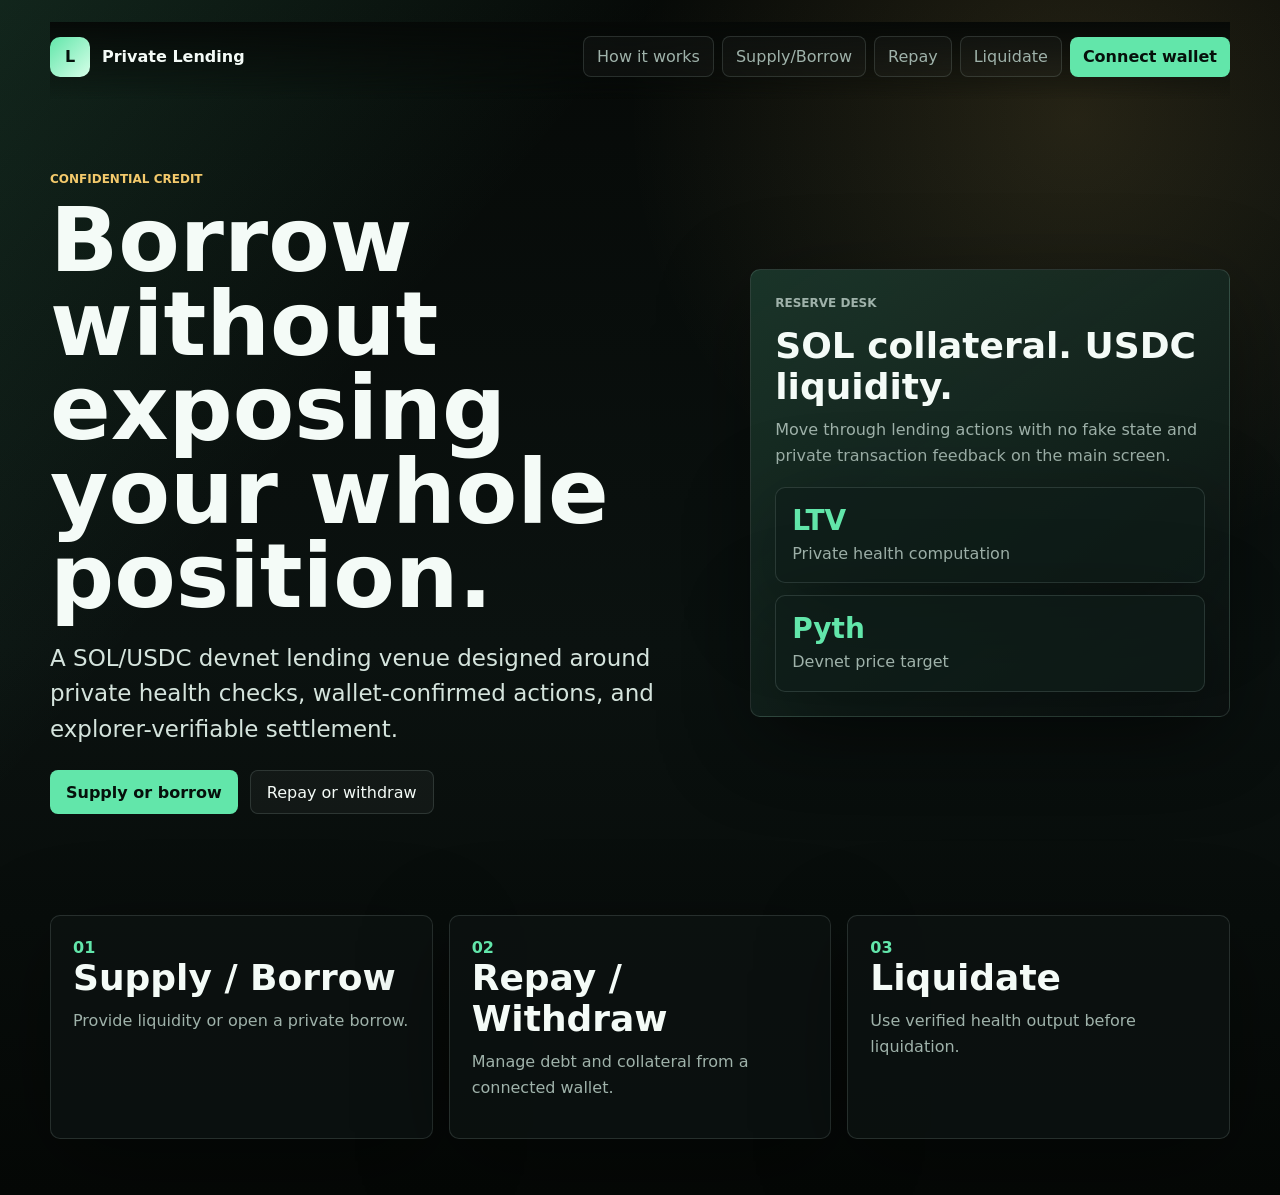
==== commit 91efe0ea: "Implement live Arcium dapp flows" ====
--- a/app/index.html
+++ b/app/index.html
@@ -1 +1 @@
-<!doctype html><html lang="en"><head><meta charset="utf-8"/><meta name="viewport" content="width=device-width, initial-scale=1"/><meta name="description" content="Private lending and borrowing on Arcium."/><title>Arcium Private Lending</title><link rel="icon" href="/app/favicon.svg" type="image/svg+xml"/><link rel="stylesheet" href="/app/site.css"/><script src="/app/wallet.js" defer></script></head><body><main class="shell"><header class="topbar"><a class="brand" href="/app"><span class="brand-mark">L</span><span>Private Lending</span></a><nav class="nav-links"><a href="/app/how-it-works.html">How it works</a><a href="/app/pages/supply-borrow.html">Supply/Borrow</a><a href="/app/pages/repay-withdraw.html">Repay</a><a href="/app/pages/liquidation.html">Liquidate</a><button class="wallet-trigger" type="button" data-wallet-connect>Connect wallet</button></nav></header><section class="hero"><div><p class="eyebrow">Confidential credit</p><h1>Borrow without exposing your whole position.</h1><p class="lede">A SOL/USDC devnet lending venue designed around private health checks, wallet-confirmed actions, and explorer-verifiable settlement.</p><div class="cta-row"><a class="primary" href="/app/pages/supply-borrow.html">Supply or borrow</a><a class="secondary" href="/app/pages/repay-withdraw.html">Repay or withdraw</a></div></div><aside class="panel hero-card"><p class="eyebrow">Reserve desk</p><h2>SOL collateral. USDC liquidity.</h2><p>Move through lending actions with no fake state and no raw deployment dump on the main screen.</p><div class="hero-card-grid"><div class="stat"><strong>LTV</strong><span class="muted">Private health computation</span></div><div class="stat"><strong>Pyth</strong><span class="muted">Devnet price target</span></div><div class="stat"><strong data-contract-state>Checking</strong><span class="muted">Contract state</span></div></div></aside></section><section class="grid"><a class="feature-card" href="/app/pages/supply-borrow.html"><span>01</span><h2>Supply / Borrow</h2><p>Provide liquidity or open a private borrow.</p></a><a class="feature-card" href="/app/pages/repay-withdraw.html"><span>02</span><h2>Repay / Withdraw</h2><p>Manage debt and collateral from a connected wallet.</p></a><a class="feature-card" href="/app/pages/liquidation.html"><span>03</span><h2>Liquidate</h2><p>Use verified health output before liquidation.</p></a></section></main></body></html>
+<!doctype html><html lang="en"><head><meta charset="utf-8"/><meta name="viewport" content="width=device-width, initial-scale=1"/><meta name="description" content="Private lending and borrowing on Arcium."/><title>Arcium Private Lending</title><link rel="icon" href="/app/favicon.svg" type="image/svg+xml"/><link rel="stylesheet" href="/app/site.css"/><script src="/app/wallet.js" defer></script></head><body><main class="shell"><header class="topbar"><a class="brand" href="/app"><span class="brand-mark">L</span><span>Private Lending</span></a><nav class="nav-links"><a href="/app/how-it-works.html">How it works</a><a href="/app/pages/supply-borrow.html">Supply/Borrow</a><a href="/app/pages/repay-withdraw.html">Repay</a><a href="/app/pages/liquidation.html">Liquidate</a><button class="wallet-trigger" type="button" data-wallet-connect>Connect wallet</button></nav></header><section class="hero"><div><p class="eyebrow">Confidential credit</p><h1>Borrow without exposing your whole position.</h1><p class="lede">A SOL/USDC devnet lending venue designed around private health checks, wallet-confirmed actions, and explorer-verifiable settlement.</p><div class="cta-row"><a class="primary" href="/app/pages/supply-borrow.html">Supply or borrow</a><a class="secondary" href="/app/pages/repay-withdraw.html">Repay or withdraw</a></div></div><aside class="panel hero-card"><p class="eyebrow">Reserve desk</p><h2>SOL collateral. USDC liquidity.</h2><p>Move through lending actions with no fake state and private transaction feedback on the main screen.</p><div class="hero-card-grid"><div class="stat"><strong>LTV</strong><span class="muted">Private health computation</span></div><div class="stat"><strong>Pyth</strong><span class="muted">Devnet price target</span></div></div></aside></section><section class="grid"><a class="feature-card" href="/app/pages/supply-borrow.html"><span>01</span><h2>Supply / Borrow</h2><p>Provide liquidity or open a private borrow.</p></a><a class="feature-card" href="/app/pages/repay-withdraw.html"><span>02</span><h2>Repay / Withdraw</h2><p>Manage debt and collateral from a connected wallet.</p></a><a class="feature-card" href="/app/pages/liquidation.html"><span>03</span><h2>Liquidate</h2><p>Use verified health output before liquidation.</p></a></section></main></body></html>
--- a/app/site.css
+++ b/app/site.css
@@ -320,7 +320,7 @@
   border-color: var(--accent);
 }
 
-.proof-toggle {
+.verification-toggle {
   width: 100%;
   cursor: pointer;
   border: 1px solid var(--line);
@@ -331,13 +331,13 @@
   text-align: left;
 }
 
-.proof-body {
+.verification-body {
   display: none;
   margin-top: 12px;
   overflow-wrap: anywhere;
 }
 
-.proof-panel.open .proof-body {
+.verification-panel.open .verification-body {
   display: block;
 }
 
@@ -397,6 +397,15 @@
   border-radius: 8px;
   padding: 12px;
   background: rgba(0, 0, 0, 0.18);
+}
+
+.activity-toast-stack {
+  position: fixed;
+  right: 18px;
+  bottom: 18px;
+  z-index: 120;
+  width: min(420px, calc(100% - 36px));
+  margin-top: 0;
 }
 
 .wallet-modal {
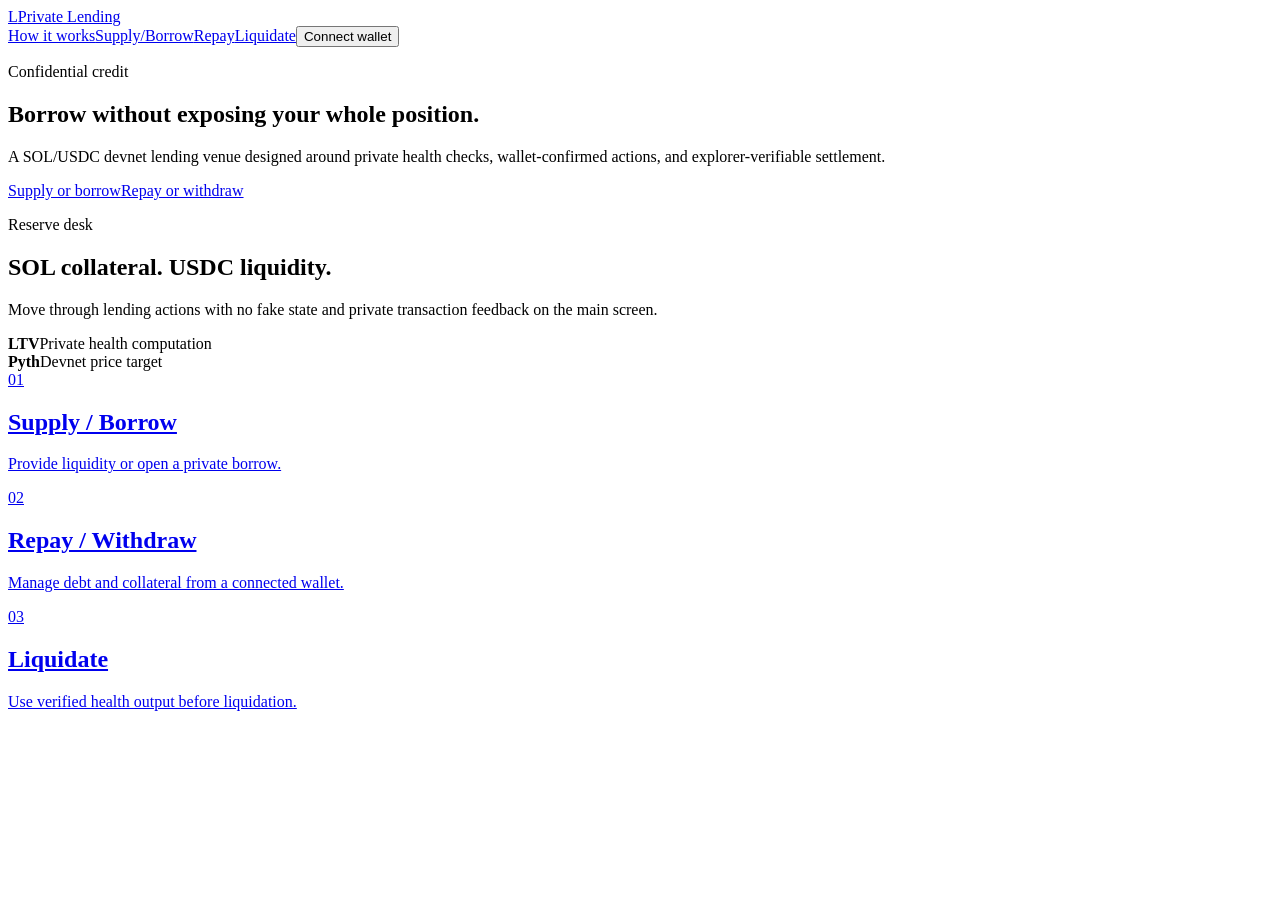
==== commit 713dc37d: "Fix Vercel asset routing" ====
--- a/app/index.html
+++ b/app/index.html
@@ -1 +1 @@
-<!doctype html><html lang="en"><head><meta charset="utf-8"/><meta name="viewport" content="width=device-width, initial-scale=1"/><meta name="description" content="Private lending and borrowing on Arcium."/><title>Arcium Private Lending</title><link rel="icon" href="/app/favicon.svg" type="image/svg+xml"/><link rel="stylesheet" href="/app/site.css"/><script src="/app/wallet.js" defer></script></head><body><main class="shell"><header class="topbar"><a class="brand" href="/app"><span class="brand-mark">L</span><span>Private Lending</span></a><nav class="nav-links"><a href="/app/how-it-works.html">How it works</a><a href="/app/pages/supply-borrow.html">Supply/Borrow</a><a href="/app/pages/repay-withdraw.html">Repay</a><a href="/app/pages/liquidation.html">Liquidate</a><button class="wallet-trigger" type="button" data-wallet-connect>Connect wallet</button></nav></header><section class="hero"><div><p class="eyebrow">Confidential credit</p><h1>Borrow without exposing your whole position.</h1><p class="lede">A SOL/USDC devnet lending venue designed around private health checks, wallet-confirmed actions, and explorer-verifiable settlement.</p><div class="cta-row"><a class="primary" href="/app/pages/supply-borrow.html">Supply or borrow</a><a class="secondary" href="/app/pages/repay-withdraw.html">Repay or withdraw</a></div></div><aside class="panel hero-card"><p class="eyebrow">Reserve desk</p><h2>SOL collateral. USDC liquidity.</h2><p>Move through lending actions with no fake state and private transaction feedback on the main screen.</p><div class="hero-card-grid"><div class="stat"><strong>LTV</strong><span class="muted">Private health computation</span></div><div class="stat"><strong>Pyth</strong><span class="muted">Devnet price target</span></div></div></aside></section><section class="grid"><a class="feature-card" href="/app/pages/supply-borrow.html"><span>01</span><h2>Supply / Borrow</h2><p>Provide liquidity or open a private borrow.</p></a><a class="feature-card" href="/app/pages/repay-withdraw.html"><span>02</span><h2>Repay / Withdraw</h2><p>Manage debt and collateral from a connected wallet.</p></a><a class="feature-card" href="/app/pages/liquidation.html"><span>03</span><h2>Liquidate</h2><p>Use verified health output before liquidation.</p></a></section></main></body></html>
+<!doctype html><html lang="en"><head><meta charset="utf-8"/><meta name="viewport" content="width=device-width, initial-scale=1"/><meta name="description" content="Private lending and borrowing on Arcium."/><title>Arcium Private Lending</title><link rel="icon" href="/favicon.svg" type="image/svg+xml"/><link rel="stylesheet" href="/site.css"/><script src="/wallet.js" defer></script></head><body><main class="shell"><header class="topbar"><a class="brand" href="/"><span class="brand-mark">L</span><span>Private Lending</span></a><nav class="nav-links"><a href="/how-it-works.html">How it works</a><a href="/pages/supply-borrow.html">Supply/Borrow</a><a href="/pages/repay-withdraw.html">Repay</a><a href="/pages/liquidation.html">Liquidate</a><button class="wallet-trigger" type="button" data-wallet-connect>Connect wallet</button></nav></header><section class="hero"><div><p class="eyebrow">Confidential credit</p><h1>Borrow without exposing your whole position.</h1><p class="lede">A SOL/USDC devnet lending venue designed around private health checks, wallet-confirmed actions, and explorer-verifiable settlement.</p><div class="cta-row"><a class="primary" href="/pages/supply-borrow.html">Supply or borrow</a><a class="secondary" href="/pages/repay-withdraw.html">Repay or withdraw</a></div></div><aside class="panel hero-card"><p class="eyebrow">Reserve desk</p><h2>SOL collateral. USDC liquidity.</h2><p>Move through lending actions with no fake state and private transaction feedback on the main screen.</p><div class="hero-card-grid"><div class="stat"><strong>LTV</strong><span class="muted">Private health computation</span></div><div class="stat"><strong>Pyth</strong><span class="muted">Devnet price target</span></div></div></aside></section><section class="grid"><a class="feature-card" href="/pages/supply-borrow.html"><span>01</span><h2>Supply / Borrow</h2><p>Provide liquidity or open a private borrow.</p></a><a class="feature-card" href="/pages/repay-withdraw.html"><span>02</span><h2>Repay / Withdraw</h2><p>Manage debt and collateral from a connected wallet.</p></a><a class="feature-card" href="/pages/liquidation.html"><span>03</span><h2>Liquidate</h2><p>Use verified health output before liquidation.</p></a></section></main></body></html>
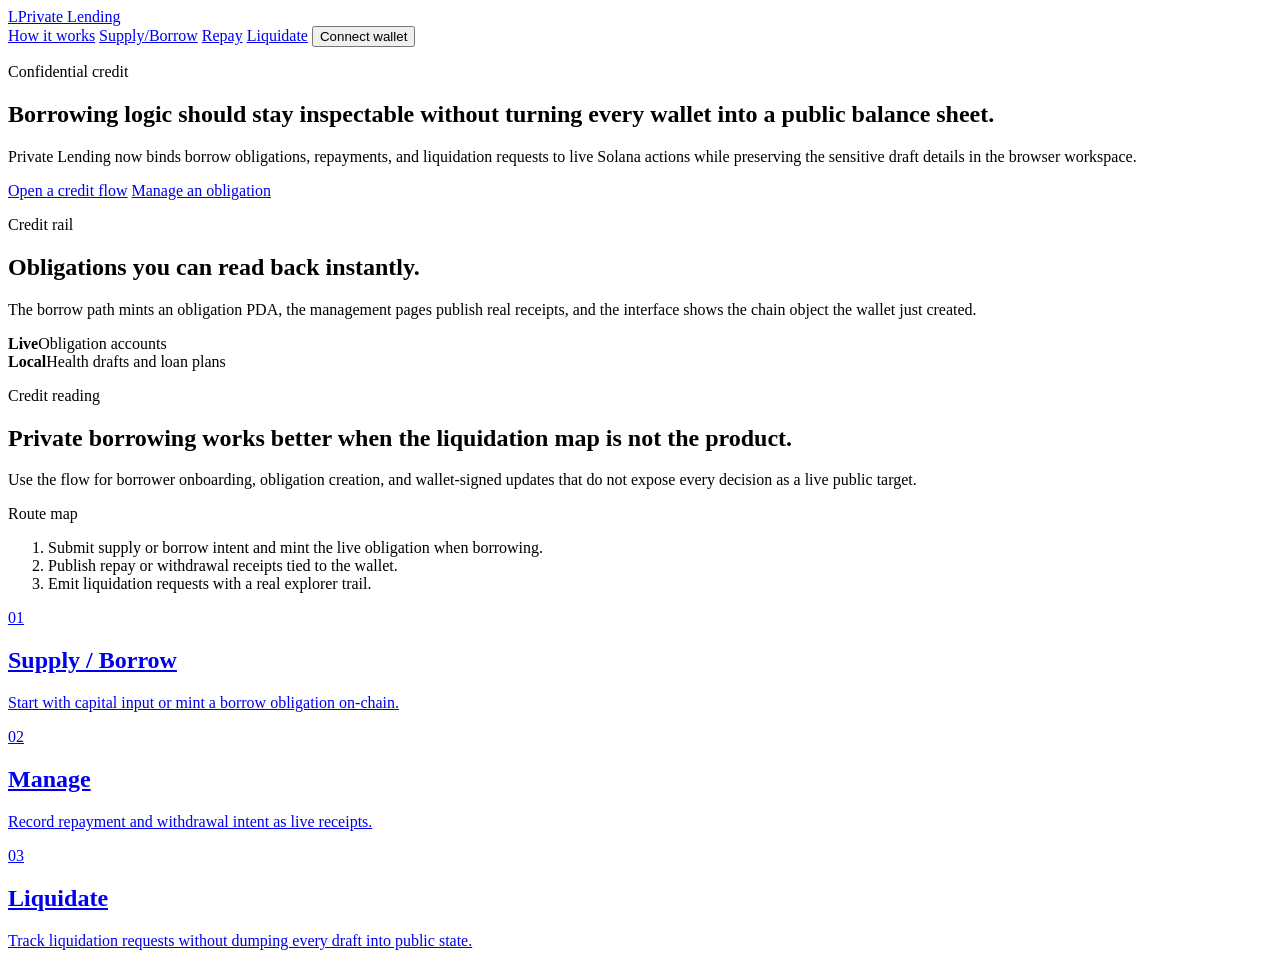
==== commit 00b4e365: "Redesign editorial landing pages" ====
--- a/app/index.html
+++ b/app/index.html
@@ -1 +1,78 @@
-<!doctype html><html lang="en"><head><meta charset="utf-8"/><meta name="viewport" content="width=device-width, initial-scale=1"/><meta name="description" content="Private lending and borrowing on Arcium."/><title>Arcium Private Lending</title><link rel="icon" href="/favicon.svg" type="image/svg+xml"/><link rel="stylesheet" href="/site.css"/><script src="/wallet.js" defer></script></head><body><main class="shell"><header class="topbar"><a class="brand" href="/"><span class="brand-mark">L</span><span>Private Lending</span></a><nav class="nav-links"><a href="/how-it-works.html">How it works</a><a href="/pages/supply-borrow.html">Supply/Borrow</a><a href="/pages/repay-withdraw.html">Repay</a><a href="/pages/liquidation.html">Liquidate</a><button class="wallet-trigger" type="button" data-wallet-connect>Connect wallet</button></nav></header><section class="hero"><div><p class="eyebrow">Confidential credit</p><h1>Borrow without exposing your whole position.</h1><p class="lede">A SOL/USDC devnet lending venue designed around private health checks, wallet-confirmed actions, and explorer-verifiable settlement.</p><div class="cta-row"><a class="primary" href="/pages/supply-borrow.html">Supply or borrow</a><a class="secondary" href="/pages/repay-withdraw.html">Repay or withdraw</a></div></div><aside class="panel hero-card"><p class="eyebrow">Reserve desk</p><h2>SOL collateral. USDC liquidity.</h2><p>Move through lending actions with no fake state and private transaction feedback on the main screen.</p><div class="hero-card-grid"><div class="stat"><strong>LTV</strong><span class="muted">Private health computation</span></div><div class="stat"><strong>Pyth</strong><span class="muted">Devnet price target</span></div></div></aside></section><section class="grid"><a class="feature-card" href="/pages/supply-borrow.html"><span>01</span><h2>Supply / Borrow</h2><p>Provide liquidity or open a private borrow.</p></a><a class="feature-card" href="/pages/repay-withdraw.html"><span>02</span><h2>Repay / Withdraw</h2><p>Manage debt and collateral from a connected wallet.</p></a><a class="feature-card" href="/pages/liquidation.html"><span>03</span><h2>Liquidate</h2><p>Use verified health output before liquidation.</p></a></section></main></body></html>
+<!doctype html>
+<html lang="en">
+  <head>
+    <meta charset="utf-8" />
+    <meta name="viewport" content="width=device-width, initial-scale=1" />
+    <meta name="description" content="Private lending and borrowing on Arcium." />
+    <title>Arcium Private Lending</title>
+    <link rel="icon" href="/favicon.svg" type="image/svg+xml" />
+    <link rel="stylesheet" href="/site.css" />
+    <script src="/wallet.js" defer></script>
+  </head>
+  <body>
+    <main class="shell">
+      <header class="topbar">
+        <a class="brand" href="/"><span class="brand-mark">L</span><span>Private Lending</span></a>
+        <nav class="nav-links" aria-label="Primary">
+          <a href="/how-it-works.html">How it works</a>
+          <a href="/pages/supply-borrow.html">Supply/Borrow</a>
+          <a href="/pages/repay-withdraw.html">Repay</a>
+          <a href="/pages/liquidation.html">Liquidate</a>
+          <button class="wallet-trigger" type="button" data-wallet-connect>Connect wallet</button>
+        </nav>
+      </header>
+
+      <section class="hero">
+        <div>
+          <p class="eyebrow">Confidential credit</p>
+          <h1>Borrowing logic should stay inspectable without turning every wallet into a public balance sheet.</h1>
+          <p class="lede">
+            Private Lending now binds borrow obligations, repayments, and liquidation requests to live
+            Solana actions while preserving the sensitive draft details in the browser workspace.
+          </p>
+          <div class="cta-row">
+            <a class="primary" href="/pages/supply-borrow.html">Open a credit flow</a>
+            <a class="secondary" href="/pages/repay-withdraw.html">Manage an obligation</a>
+          </div>
+        </div>
+        <aside class="panel hero-card">
+          <p class="eyebrow">Credit rail</p>
+          <h2>Obligations you can read back instantly.</h2>
+          <p>
+            The borrow path mints an obligation PDA, the management pages publish real receipts, and the
+            interface shows the chain object the wallet just created.
+          </p>
+          <div class="hero-card-grid">
+            <div class="stat"><strong>Live</strong><span class="muted">Obligation accounts</span></div>
+            <div class="stat"><strong>Local</strong><span class="muted">Health drafts and loan plans</span></div>
+          </div>
+        </aside>
+      </section>
+
+      <section class="editorial-band">
+        <article class="editorial-copy">
+          <p class="eyebrow">Credit reading</p>
+          <h2>Private borrowing works better when the liquidation map is not the product.</h2>
+          <p class="lede">
+            Use the flow for borrower onboarding, obligation creation, and wallet-signed updates that do
+            not expose every decision as a live public target.
+          </p>
+        </article>
+        <article class="route-list">
+          <p class="eyebrow">Route map</p>
+          <ol>
+            <li>Submit supply or borrow intent and mint the live obligation when borrowing.</li>
+            <li>Publish repay or withdrawal receipts tied to the wallet.</li>
+            <li>Emit liquidation requests with a real explorer trail.</li>
+          </ol>
+        </article>
+      </section>
+
+      <section class="grid" aria-label="Lending functions">
+        <a class="feature-card" href="/pages/supply-borrow.html"><span>01</span><h2>Supply / Borrow</h2><p>Start with capital input or mint a borrow obligation on-chain.</p></a>
+        <a class="feature-card" href="/pages/repay-withdraw.html"><span>02</span><h2>Manage</h2><p>Record repayment and withdrawal intent as live receipts.</p></a>
+        <a class="feature-card" href="/pages/liquidation.html"><span>03</span><h2>Liquidate</h2><p>Track liquidation requests without dumping every draft into public state.</p></a>
+      </section>
+    </main>
+  </body>
+</html>
